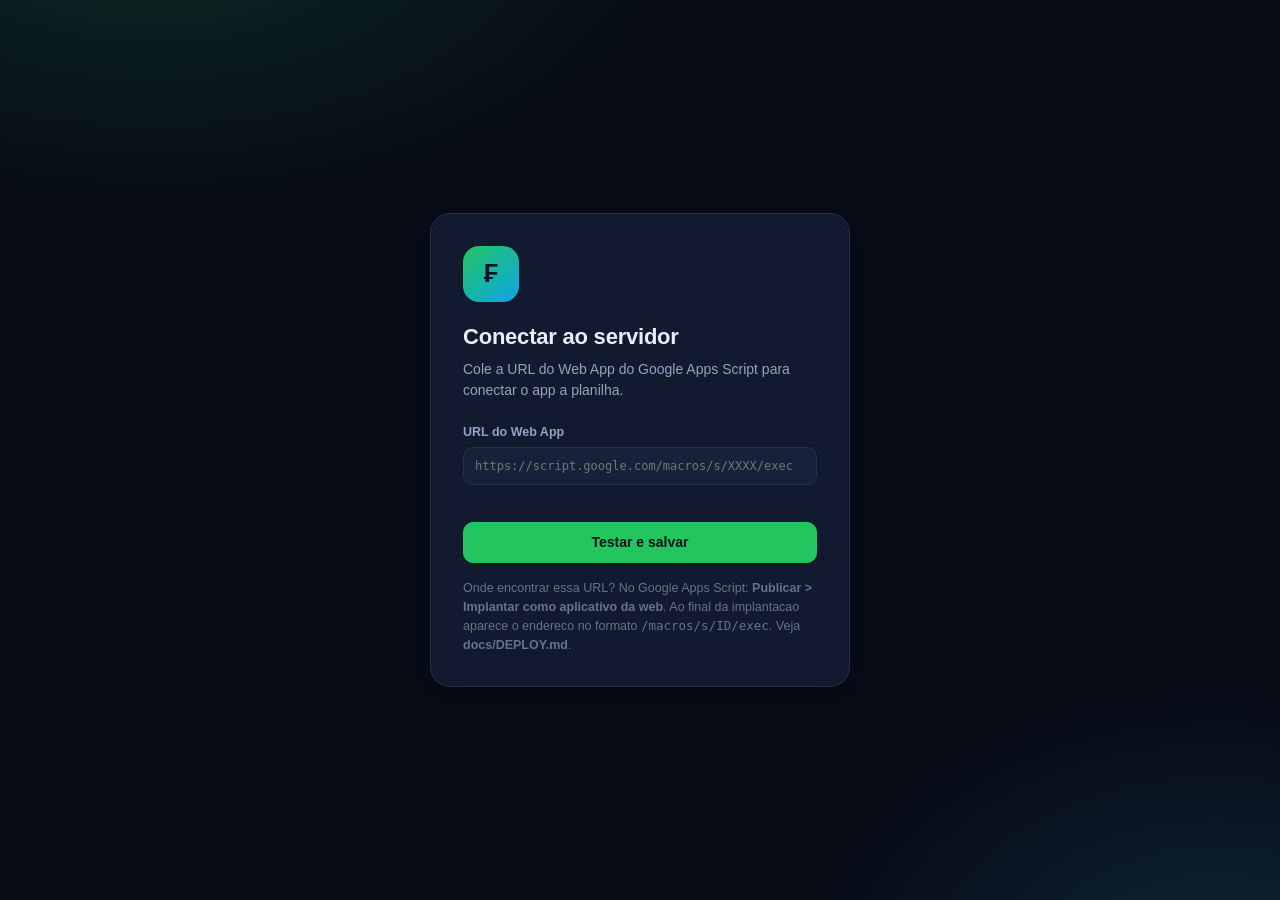
==== site/index.html @ c779d058 "Controle Financeiro: app web com banco no Google Sheets - Front-end estatico (HTML/CSS/ES Modules, s" ====
<!DOCTYPE html>
<html lang="pt-BR" data-tema="escuro">
<head>
  <meta charset="utf-8">
  <meta name="viewport" content="width=device-width, initial-scale=1, viewport-fit=cover">
  <meta name="color-scheme" content="dark light">
  <meta name="description" content="Controle financeiro pessoal e familiar com gastos por categoria, receitas, cartoes, gastos fixos e caixinhas.">
  <title>Controle Financeiro</title>
  <link rel="icon" href="data:image/svg+xml,%3Csvg xmlns='http://www.w3.org/2000/svg' viewBox='0 0 100 100'%3E%3Crect width='100' height='100' rx='24' fill='%230f172a'/%3E%3Ctext x='50' y='68' font-size='58' text-anchor='middle' fill='%2322c55e' font-family='sans-serif' font-weight='bold'%3E%E2%82%AC%3C/text%3E%3C/svg%3E">
  <link rel="stylesheet" href="assets/css/styles.css">
</head>
<body>
  <div id="app" class="app-carregando">
    <div class="boot">
      <div class="boot-spinner"></div>
      <p>Carregando…</p>
    </div>
  </div>

  <div id="toasts" class="toasts" role="status" aria-live="polite"></div>

  <dialog id="modal" class="modal"></dialog>

  <script type="module" src="assets/js/app.js"></script>
  <noscript>
    <p style="padding:2rem;text-align:center;color:#e2e8f0">Este aplicativo precisa de JavaScript habilitado.</p>
  </noscript>
</body>
</html>
---- site/assets/css/styles.css ----
/* =====================================================================
 * Controle Financeiro — folha de estilo unica (sem framework)
 * ===================================================================== */

/* ------------------------------ tokens ------------------------------ */
:root {
  --bg:        #070c17;
  --bg-soft:   #0c1322;
  --surface:   #111a2e;
  --surface-2: #16213a;
  --surface-3: #1d2a47;
  --border:    #22304e;
  --border-soft: #1a2540;
  --text:      #e8eefc;
  --text-dim:  #93a3c4;
  --text-mute: #64748b;
  --primary:   #22c55e;
  --primary-dim: #16a34a;
  --danger:    #f43f5e;
  --warning:   #f59e0b;
  --info:      #38bdf8;
  --purple:    #a855f7;
  --receita:   #22c55e;
  --despesa:   #f43f5e;
  --radius:    14px;
  --radius-sm: 10px;
  --shadow:    0 10px 30px rgba(0,0,0,.35);
  --shadow-sm: 0 2px 10px rgba(0,0,0,.25);
  --topo-h:    62px;
  --lateral-w: 244px;
  --font: -apple-system, BlinkMacSystemFont, "Segoe UI", Roboto, "Helvetica Neue", Arial, sans-serif;
  --mono: ui-monospace, SFMono-Regular, "SF Mono", Menlo, Consolas, monospace;
}

[data-tema="claro"] {
  --bg:        #f1f5f9;
  --bg-soft:   #e8eef7;
  --surface:   #ffffff;
  --surface-2: #f8fafc;
  --surface-3: #eef2f8;
  --border:    #d8e0ee;
  --border-soft: #e6ecf5;
  --text:      #0f172a;
  --text-dim:  #475569;
  --text-mute: #94a3b8;
  --primary:   #16a34a;
  --primary-dim: #15803d;
  --shadow:    0 10px 30px rgba(15,23,42,.10);
  --shadow-sm: 0 1px 4px rgba(15,23,42,.08);
}

* { box-sizing: border-box; }

html, body {
  margin: 0;
  padding: 0;
  height: 100%;
  background: var(--bg);
  color: var(--text);
  font-family: var(--font);
  font-size: 15px;
  line-height: 1.5;
  -webkit-font-smoothing: antialiased;
  overscroll-behavior-y: none;
}

body { overflow-x: hidden; }

h1, h2, h3, h4 { margin: 0; font-weight: 650; letter-spacing: -.01em; }
p { margin: 0; }
button, input, select, textarea { font: inherit; color: inherit; }
a { color: var(--info); }

::-webkit-scrollbar { width: 10px; height: 10px; }
::-webkit-scrollbar-track { background: transparent; }
::-webkit-scrollbar-thumb { background: var(--surface-3); border-radius: 8px; border: 2px solid var(--bg); }
::-webkit-scrollbar-thumb:hover { background: var(--border); }

/* ------------------------------ boot -------------------------------- */
.boot {
  min-height: 100vh; display: grid; place-content: center; justify-items: center;
  gap: 16px; color: var(--text-dim);
}
.boot-spinner {
  width: 38px; height: 38px; border-radius: 50%;
  border: 3px solid var(--surface-3); border-top-color: var(--primary);
  animation: girar .8s linear infinite;
}
@keyframes girar { to { transform: rotate(360deg); } }

/* ------------------------------ login ------------------------------- */
.login-wrap {
  min-height: 100vh; display: grid; place-items: center; padding: 24px;
  background:
    radial-gradient(900px 500px at 12% -10%, rgba(34,197,94,.16), transparent 60%),
    radial-gradient(700px 500px at 95% 110%, rgba(56,189,248,.14), transparent 60%),
    var(--bg);
}
.login-card {
  width: 100%; max-width: 420px; background: var(--surface);
  border: 1px solid var(--border); border-radius: 20px; padding: 32px;
  box-shadow: var(--shadow);
}
.login-logo {
  width: 56px; height: 56px; border-radius: 16px; display: grid; place-items: center;
  background: linear-gradient(140deg, var(--primary), #0ea5e9); color: #04121f;
  font-size: 26px; font-weight: 800; margin-bottom: 18px;
}
.login-card h1 { font-size: 22px; margin-bottom: 6px; }
.login-card .sub { color: var(--text-dim); font-size: 14px; margin-bottom: 22px; }
.login-acoes { display: grid; gap: 10px; margin-top: 18px; }
.link-btn {
  background: none; border: 0; color: var(--text-dim); cursor: pointer;
  font-size: 13px; text-decoration: underline; padding: 4px 0; text-align: left;
}
.link-btn:hover { color: var(--text); }
.detalhes-tecnicos {
  margin-top: 16px; padding: 14px; border: 1px dashed var(--border);
  border-radius: var(--radius-sm); background: var(--surface-2);
}
.detalhes-tecnicos summary { cursor: pointer; color: var(--text-dim); font-size: 13px; }
.detalhes-tecnicos .corpo { margin-top: 12px; display: grid; gap: 10px; }

/* ------------------------------ shell ------------------------------- */
.shell { display: flex; flex-direction: column; min-height: 100vh; }

.topo {
  position: sticky; top: 0; z-index: 40; height: var(--topo-h);
  display: flex; align-items: center; gap: 12px; padding: 0 16px;
  background: color-mix(in srgb, var(--bg-soft) 92%, transparent);
  backdrop-filter: blur(12px);
  border-bottom: 1px solid var(--border-soft);
  padding-top: env(safe-area-inset-top);
}
.topo-marca { display: flex; align-items: center; gap: 10px; min-width: 0; }
.topo-logo {
  width: 34px; height: 34px; border-radius: 10px; display: grid; place-items: center;
  background: linear-gradient(140deg, var(--primary), #0ea5e9); color: #04121f;
  font-weight: 800; flex-shrink: 0;
}
.topo-titulo { display: flex; flex-direction: column; line-height: 1.15; min-width: 0; }
.topo-titulo strong { font-size: 15px; white-space: nowrap; overflow: hidden; text-overflow: ellipsis; }
.topo-titulo small { color: var(--text-mute); font-size: 11.5px; }
.topo-acoes { margin-left: auto; display: flex; align-items: center; gap: 6px; }
.topo-mes {
  display: flex; align-items: center; gap: 2px; background: var(--surface);
  border: 1px solid var(--border); border-radius: 10px; padding: 2px;
}
.topo-mes button { background: none; border: 0; cursor: pointer; color: var(--text-dim); padding: 4px 8px; border-radius: 8px; }
.topo-mes button:hover { background: var(--surface-3); color: var(--text); }
.topo-mes .mes-label { font-size: 13px; font-weight: 600; padding: 0 6px; min-width: 92px; text-align: center; }

.avatar {
  width: 34px; height: 34px; border-radius: 50%; display: grid; place-items: center;
  background: var(--surface-3); color: var(--text); font-weight: 700; font-size: 13px;
  border: 1px solid var(--border); cursor: pointer; flex-shrink: 0;
}

.corpo { display: flex; flex: 1; min-height: 0; }

.lateral {
  width: var(--lateral-w); flex-shrink: 0; padding: 16px 12px 90px;
  border-right: 1px solid var(--border-soft);
  position: sticky; top: var(--topo-h); height: calc(100vh - var(--topo-h));
  overflow-y: auto; display: flex; flex-direction: column; gap: 4px;
}
.lateral-titulo {
  font-size: 11px; text-transform: uppercase; letter-spacing: .09em;
  color: var(--text-mute); padding: 14px 12px 6px; font-weight: 700;
}
.nav-item {
  display: flex; align-items: center; gap: 11px; padding: 10px 12px;
  border-radius: 10px; color: var(--text-dim); text-decoration: none;
  font-size: 14px; font-weight: 500; border: 0; background: none; cursor: pointer;
  width: 100%; text-align: left; transition: background .12s, color .12s;
}
.nav-item:hover { background: var(--surface-2); color: var(--text); }
.nav-item.ativo { background: color-mix(in srgb, var(--primary) 16%, transparent); color: var(--primary); font-weight: 600; }
.nav-item svg { width: 18px; height: 18px; flex-shrink: 0; }
.nav-item .contador {
  margin-left: auto; font-size: 11px; background: var(--surface-3); color: var(--text-dim);
  padding: 1px 7px; border-radius: 20px; font-variant-numeric: tabular-nums;
}
.nav-item svg { width: 18px; height: 18px; flex-shrink: 0; }

.conteudo { flex: 1; min-width: 0; padding: 22px 24px 96px; max-width: 1440px; }

.nav-inferior { display: none; }

/* ------------------------------ páginas ----------------------------- */
.pagina { display: flex; flex-direction: column; gap: 18px; animation: subir .18s ease-out; }
@keyframes subir { from { opacity: 0; transform: translateY(6px); } to { opacity: 1; transform: none; } }

.pagina-cabecalho { display: flex; align-items: flex-end; gap: 14px; flex-wrap: wrap; }
.pagina-cabecalho .titulos { flex: 1; min-width: 200px; }
.pagina-cabecalho h1 { font-size: 21px; }
.pagina-cabecalho p { color: var(--text-dim); font-size: 13.5px; margin-top: 3px; }
.pagina-acoes { display: flex; gap: 8px; flex-wrap: wrap; }

/* ------------------------------ cards ------------------------------- */
.card {
  background: var(--surface); border: 1px solid var(--border-soft);
  border-radius: var(--radius); box-shadow: var(--shadow-sm);
}
.card-pad { padding: 18px; }
.card-cabecalho {
  display: flex; align-items: center; gap: 10px; padding: 14px 18px;
  border-bottom: 1px solid var(--border-soft);
}
.card-cabecalho h3 { font-size: 14.5px; }
.card-cabecalho .sub { color: var(--text-mute); font-size: 12px; }
.card-cabecalho .acoes { margin-left: auto; display: flex; gap: 6px; }
.card-corpo { padding: 18px; }
.card-corpo.sem-pad { padding: 0; }

.grid { display: grid; gap: 14px; }
.grid-2 { grid-template-columns: repeat(2, minmax(0,1fr)); }
.grid-3 { grid-template-columns: repeat(3, minmax(0,1fr)); }
.grid-4 { grid-template-columns: repeat(4, minmax(0,1fr)); }
.grid-auto { grid-template-columns: repeat(auto-fill, minmax(270px, 1fr)); }

/* ------------------------------ KPIs -------------------------------- */
.kpis { display: grid; grid-template-columns: repeat(auto-fit, minmax(190px, 1fr)); gap: 12px; }
.kpi {
  background: var(--surface); border: 1px solid var(--border-soft);
  border-radius: var(--radius); padding: 15px 16px; position: relative; overflow: hidden;
}
.kpi::after {
  content: ''; position: absolute; inset: 0 auto 0 0; width: 3px; background: var(--kpi-cor, var(--primary));
}
.kpi-rotulo { font-size: 12px; color: var(--text-dim); display: flex; align-items: center; gap: 6px; font-weight: 500; }
.kpi-valor { font-size: 23px; font-weight: 700; margin-top: 6px; letter-spacing: -.02em; font-variant-numeric: tabular-nums; }
.kpi-valor.receita { color: var(--receita); }
.kpi-valor.despesa { color: var(--despesa); }
.kpi-rodape { font-size: 12px; color: var(--text-mute); margin-top: 5px; }
.kpi-rodape b { color: var(--text-dim); font-weight: 600; }

/* ------------------------------ botoes ------------------------------ */
.btn {
  display: inline-flex; align-items: center; justify-content: center; gap: 7px;
  padding: 9px 15px; border-radius: 10px; border: 1px solid var(--border);
  background: var(--surface-2); color: var(--text); cursor: pointer;
  font-size: 14px; font-weight: 550; white-space: nowrap; transition: filter .12s, background .12s, transform .06s;
}
.btn:hover { filter: brightness(1.08); }
.btn:active { transform: translateY(1px); }
.btn:disabled { opacity: .5; cursor: not-allowed; }
.btn svg { width: 16px; height: 16px; }
.btn-icone svg { width: 18px; height: 18px; }
.topo-mes svg { width: 15px; height: 15px; }
.btn-primario { background: var(--primary); border-color: var(--primary); color: #04121f; }
.btn-primario:hover { background: var(--primary-dim); border-color: var(--primary-dim); }
.btn-perigo { background: color-mix(in srgb, var(--danger) 15%, transparent); border-color: color-mix(in srgb, var(--danger) 45%, transparent); color: var(--danger); }
.btn-fantasma { background: transparent; border-color: transparent; color: var(--text-dim); }
.btn-fantasma:hover { background: var(--surface-2); color: var(--text); }
.btn-pequeno { padding: 6px 10px; font-size: 12.5px; border-radius: 8px; }
.btn-icone { padding: 8px; border-radius: 9px; background: transparent; border-color: transparent; color: var(--text-dim); }
.btn-icone:hover { background: var(--surface-2); color: var(--text); }
.btn-bloco { width: 100%; }
.btn-grupo { display: inline-flex; gap: 8px; flex-wrap: wrap; }

/* ------------------------------ formularios -------------------------- */
.campo { display: flex; flex-direction: column; gap: 6px; min-width: 0; }
.campo-rotulo { font-size: 12.5px; color: var(--text-dim); font-weight: 550; }
.campo-rotulo .obrig { color: var(--danger); }
.input, .select, .textarea {
  width: 100%; background: var(--surface-2); border: 1px solid var(--border);
  border-radius: 10px; padding: 9px 11px; color: var(--text); outline: none;
  transition: border-color .12s, box-shadow .12s;
}
.input:focus, .select:focus, .textarea:focus {
  border-color: var(--primary); box-shadow: 0 0 0 3px color-mix(in srgb, var(--primary) 22%, transparent);
}
.textarea { resize: vertical; min-height: 66px; }
.select {
  appearance: none; background-image: url("data:image/svg+xml,%3Csvg xmlns='http://www.w3.org/2000/svg' viewBox='0 0 24 24' fill='none' stroke='%2393a3c4' stroke-width='2'%3E%3Cpath d='M6 9l6 6 6-6'/%3E%3C/svg%3E");
  background-repeat: no-repeat; background-position: right 10px center; background-size: 15px; padding-right: 32px;
}
.input[type="date"], .input[type="month"] { min-height: 38px; }
.form-grid { display: grid; grid-template-columns: repeat(2, minmax(0,1fr)); gap: 14px; }
.form-grid .col-2 { grid-column: span 2; }
.form-secao { border-top: 1px solid var(--border-soft); padding-top: 14px; margin-top: 4px; }
.form-secao-titulo { font-size: 12px; text-transform: uppercase; letter-spacing: .08em; color: var(--text-mute); font-weight: 700; margin-bottom: 10px; }

.checkbox { display: flex; align-items: center; gap: 9px; cursor: pointer; font-size: 14px; user-select: none; }
.checkbox input { width: 17px; height: 17px; accent-color: var(--primary); cursor: pointer; }

.erro-campo { color: var(--danger); font-size: 12px; margin-top: 3px; min-height: 14px; }

/* ------------------------------ tabela ------------------------------ */
.tabela-wrap { overflow-x: auto; }
.tabela { width: 100%; border-collapse: collapse; font-size: 14px; }
.tabela th {
  text-align: left; font-size: 11.5px; text-transform: uppercase; letter-spacing: .06em;
  color: var(--text-mute); font-weight: 700; padding: 11px 14px;
  border-bottom: 1px solid var(--border); white-space: nowrap; background: var(--surface-2);
  position: sticky; top: 0; z-index: 1;
}
.tabela td { padding: 11px 14px; border-bottom: 1px solid var(--border-soft); vertical-align: middle; }
.tabela tbody tr:hover { background: var(--surface-2); }
.tabela tbody tr:last-child td { border-bottom: 0; }
.tabela .num { text-align: right; font-variant-numeric: tabular-nums; white-space: nowrap; }
.tabela .acoes-celula { text-align: right; white-space: nowrap; }
.tabela .acoes-celula .btn-icone { padding: 6px; }
.tabela .desc { max-width: 320px; }
.valor-receita { color: var(--receita); font-weight: 600; }
.valor-despesa { color: var(--despesa); font-weight: 600; }
.valor-neutro { color: var(--text-dim); }
.num-pequeno { font-size: 12px; color: var(--text-mute); }
.nowrap { white-space: nowrap; }

/* ------------------------------ badges ------------------------------ */
.badge {
  display: inline-flex; align-items: center; gap: 5px; padding: 2.5px 9px;
  border-radius: 20px; font-size: 11.5px; font-weight: 600; white-space: nowrap;
  background: var(--surface-3); color: var(--text-dim); border: 1px solid transparent;
}
.badge-receita { background: color-mix(in srgb, var(--receita) 16%, transparent); color: var(--receita); }
.badge-despesa { background: color-mix(in srgb, var(--despesa) 16%, transparent); color: var(--despesa); }
.badge-pago { background: color-mix(in srgb, var(--receita) 16%, transparent); color: var(--receita); }
.badge-pendente { background: color-mix(in srgb, var(--warning) 18%, transparent); color: var(--warning); }
.badge-fixo { background: color-mix(in srgb, var(--info) 16%, transparent); color: var(--info); }
.badge-recorrente { background: color-mix(in srgb, var(--purple) 16%, transparent); color: var(--purple); }
.badge-admin { background: color-mix(in srgb, var(--danger) 16%, transparent); color: var(--danger); }
.badge-editor { background: color-mix(in srgb, var(--info) 16%, transparent); color: var(--info); }
.badge-leitor { background: var(--surface-3); color: var(--text-dim); }
.ponto { width: 9px; height: 9px; border-radius: 50%; display: inline-block; flex-shrink: 0; }

/* ------------------------------ filtros ----------------------------- */
.filtros { display: grid; grid-template-columns: repeat(auto-fit, minmax(160px, 1fr)); gap: 10px; align-items: end; }
.filtros .acoes-filtro { display: flex; gap: 8px; }
.chips { display: flex; gap: 6px; flex-wrap: wrap; }
.chip {
  padding: 5px 11px; border-radius: 20px; font-size: 12.5px; cursor: pointer;
  background: var(--surface-2); border: 1px solid var(--border); color: var(--text-dim); font-weight: 550;
}
.chip:hover { border-color: var(--text-mute); color: var(--text); }
.chip.ativo { background: color-mix(in srgb, var(--primary) 18%, transparent); border-color: var(--primary); color: var(--primary); }

/* ------------------------------ vazio ------------------------------- */
.vazio { text-align: center; padding: 46px 20px; color: var(--text-mute); }
.vazio .icone { font-size: 34px; margin-bottom: 10px; opacity: .7; }
.vazio h3 { font-size: 15px; color: var(--text-dim); margin-bottom: 5px; }
.vazio p { font-size: 13.5px; max-width: 380px; margin: 0 auto 14px; }

/* ------------------------------ progresso --------------------------- */
.barra-progresso { height: 9px; background: var(--surface-3); border-radius: 20px; overflow: hidden; }
.barra-progresso .barra { height: 100%; border-radius: 20px; transition: width .3s ease; }

/* ------------------------------ graficos ---------------------------- */
.grafico { width: 100%; }
.grafico svg { width: 100%; height: auto; display: block; overflow: visible; }
.grafico-legenda { display: flex; flex-wrap: wrap; gap: 10px 18px; margin-top: 12px; font-size: 12.5px; }
.grafico-legenda .item { display: flex; align-items: center; gap: 7px; color: var(--text-dim); }
.grafico-legenda .item b { color: var(--text); font-weight: 600; }

/* ------------------------------ caixinhas --------------------------- */
.caixinha { display: flex; flex-direction: column; gap: 12px; }
.caixinha-topo { display: flex; align-items: flex-start; gap: 10px; }
.caixinha-icone {
  width: 40px; height: 40px; border-radius: 12px; display: grid; place-items: center;
  font-size: 19px; flex-shrink: 0;
}
.caixinha-nome { font-weight: 650; font-size: 15px; }
.caixinha-desc { font-size: 12.5px; color: var(--text-mute); }
.caixinha-saldo { font-size: 22px; font-weight: 700; font-variant-numeric: tabular-nums; }
.caixinha-info { display: flex; justify-content: space-between; font-size: 12px; color: var(--text-dim); }
.caixinha-info b { color: var(--text); }
.caixinha-acoes { display: flex; gap: 7px; flex-wrap: wrap; }

/* ------------------------------ listas ------------------------------ */
.lista { display: flex; flex-direction: column; }
.lista-item {
  display: flex; align-items: center; gap: 12px; padding: 11px 0;
  border-bottom: 1px solid var(--border-soft);
}
.lista-item:last-child { border-bottom: 0; }
.lista-item .principal { flex: 1; min-width: 0; }
.lista-item .titulo { font-size: 14px; font-weight: 550; white-space: nowrap; overflow: hidden; text-overflow: ellipsis; }
.lista-item .meta { font-size: 12px; color: var(--text-mute); }
.lista-item .valor { font-variant-numeric: tabular-nums; font-weight: 600; white-space: nowrap; }

/* ------------------------------ modal ------------------------------- */
.modal {
  border: 0; padding: 0; background: transparent; max-width: min(680px, calc(100vw - 24px));
  width: 100%; max-height: calc(100vh - 40px); color: var(--text); overflow: visible;
}
.modal::backdrop { background: rgba(2,6,18,.7); backdrop-filter: blur(3px); }
.modal-box {
  background: var(--surface); border: 1px solid var(--border); border-radius: 18px;
  box-shadow: var(--shadow); display: flex; flex-direction: column; max-height: calc(100vh - 40px);
  animation: modalIn .16s ease-out;
}
@keyframes modalIn { from { opacity: 0; transform: translateY(10px) scale(.98); } to { opacity: 1; transform: none; } }
.modal-cabecalho { display: flex; align-items: center; gap: 12px; padding: 17px 20px; border-bottom: 1px solid var(--border-soft); }
.modal-cabecalho h3 { font-size: 16px; flex: 1; }
.modal-corpo { padding: 20px; overflow-y: auto; }
.modal-acoes {
  display: flex; gap: 9px; justify-content: flex-end; padding: 14px 20px;
  border-top: 1px solid var(--border-soft); background: var(--surface-2);
  border-radius: 0 0 18px 18px; flex-wrap: wrap;
}
.modal-acoes .esquerda { margin-right: auto; }

/* ------------------------------ toasts ------------------------------ */
.toasts {
  position: fixed; bottom: 18px; right: 18px; z-index: 100;
  display: flex; flex-direction: column; gap: 9px; max-width: min(380px, calc(100vw - 32px));
}
.toast {
  display: flex; align-items: flex-start; gap: 10px; padding: 12px 14px;
  border-radius: 12px; background: var(--surface-2); border: 1px solid var(--border);
  box-shadow: var(--shadow); font-size: 13.5px; animation: toastIn .18s ease-out;
}
@keyframes toastIn { from { opacity: 0; transform: translateX(16px); } to { opacity: 1; transform: none; } }
.toast.saindo { opacity: 0; transform: translateX(16px); transition: .2s; }
.toast .ico { width: 18px; height: 18px; flex-shrink: 0; margin-top: 1px; }
.toast.sucesso { border-color: color-mix(in srgb, var(--receita) 45%, transparent); }
.toast.sucesso .ico { color: var(--receita); }
.toast.erro { border-color: color-mix(in srgb, var(--danger) 45%, transparent); }
.toast.erro .ico { color: var(--danger); }
.toast.info .ico { color: var(--info); }

/* ------------------------------ responsivo -------------------------- */
@media (max-width: 1080px) {
  .grid-4 { grid-template-columns: repeat(2, minmax(0,1fr)); }
  .grid-3 { grid-template-columns: repeat(2, minmax(0,1fr)); }
}

@media (max-width: 860px) {
  .corpo { display: block; }
  .lateral {
    position: fixed; inset: var(--topo-h) auto 0 0; height: auto; width: 262px; z-index: 45;
    background: var(--bg-soft); transform: translateX(-100%); transition: transform .2s ease;
    padding-bottom: 24px; box-shadow: var(--shadow);
  }
  .lateral.aberta { transform: none; }
  .conteudo { padding: 16px 14px 96px; }
  .form-grid { grid-template-columns: 1fr; }
  .form-grid .col-2 { grid-column: span 1; }

  .nav-inferior {
    display: flex; position: fixed; bottom: 0; left: 0; right: 0; z-index: 50;
    background: color-mix(in srgb, var(--bg-soft) 95%, transparent);
    backdrop-filter: blur(12px); border-top: 1px solid var(--border-soft);
    padding: 6px 4px calc(6px + env(safe-area-inset-bottom));
  }
  .nav-inferior .nav-item {
    flex-direction: column; gap: 3px; padding: 7px 2px; font-size: 10.5px;
    border-radius: 10px; justify-content: center; text-align: center;
  }
  .nav-inferior .nav-item svg { width: 21px; height: 21px; }
  .nav-inferior .nav-item .contador { display: none; }

  .topo-mes .mes-label { min-width: 74px; font-size: 12px; }
  .pagina-cabecalho h1 { font-size: 19px; }
  .kpis { grid-template-columns: repeat(2, minmax(0,1fr)); }
  .kpi-valor { font-size: 19px; }
  .grid-4, .grid-3, .grid-2 { grid-template-columns: 1fr; }
  .grid-2.keep-2 { grid-template-columns: repeat(2, minmax(0,1fr)); }
  .modal { max-width: calc(100vw - 16px); max-height: calc(100vh - 16px); }
  .modal-box { max-height: calc(100vh - 16px); border-radius: 16px; }
  .toasts { left: 12px; right: 12px; bottom: 84px; max-width: none; }
}

@media (max-width: 480px) {
  .kpis { grid-template-columns: repeat(2, minmax(0,1fr)); gap: 9px; }
  .kpi { padding: 12px 13px; }
  .kpi-valor { font-size: 17px; }
  .topo-mes { display: none; }
}

/* ------------------------------ impressao --------------------------- */
@media print {
  .topo, .lateral, .nav-inferior, .pagina-acoes, .toasts { display: none !important; }
  .conteudo { padding: 0; }
  .card { break-inside: avoid; border-color: #ccc; }
  body { background: #fff; color: #000; }
}

@media (prefers-reduced-motion: reduce) {
  *, *::before, *::after { animation-duration: .01ms !important; transition-duration: .01ms !important; }
}
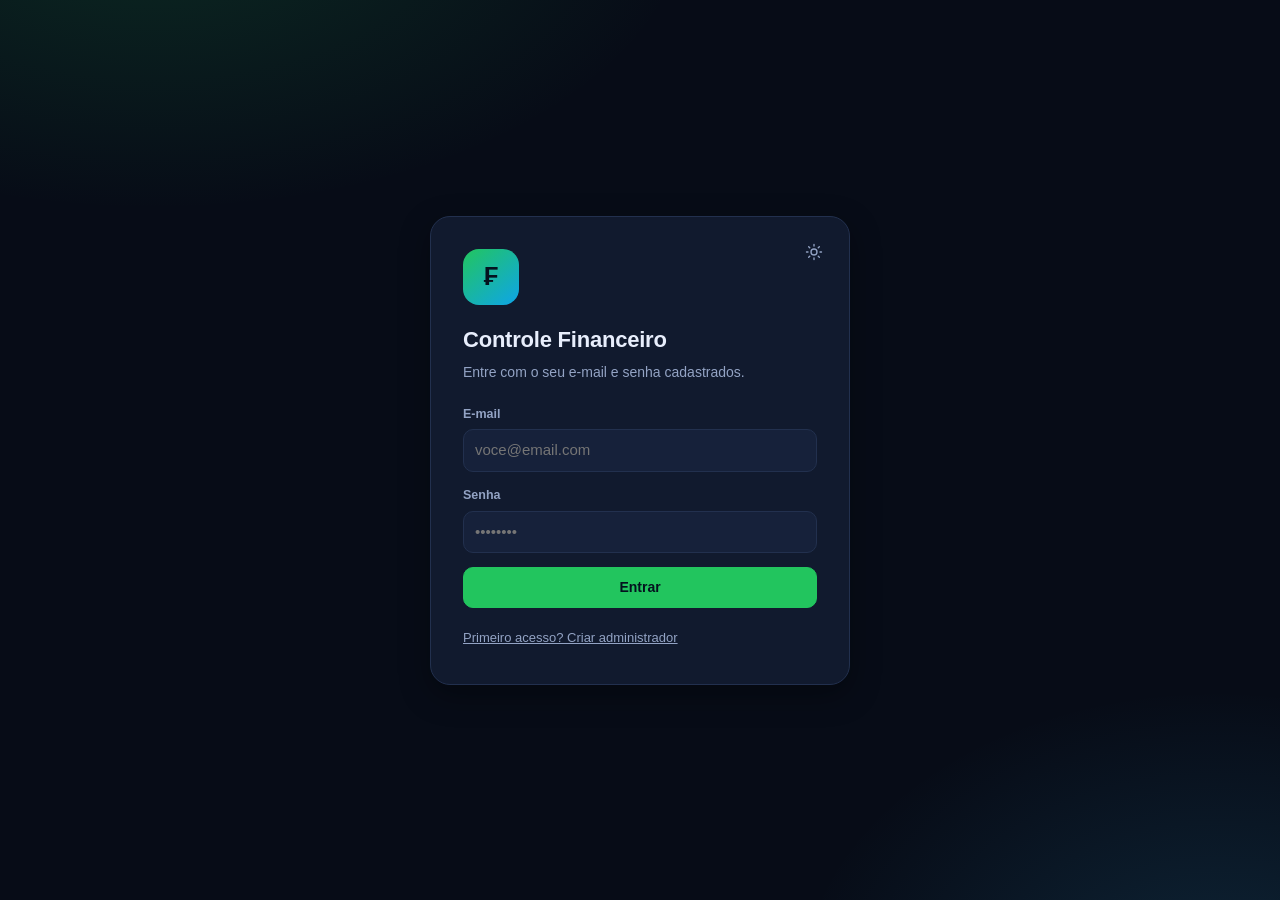
==== commit ff020255: "Configura site e backend em UTF-8 PT-BR com acentuacao e remove categorias pre-cadastradas" ====
--- a/site/index.html
+++ b/site/index.html
@@ -4,7 +4,7 @@
   <meta charset="utf-8">
   <meta name="viewport" content="width=device-width, initial-scale=1, viewport-fit=cover">
   <meta name="color-scheme" content="dark light">
-  <meta name="description" content="Controle financeiro pessoal e familiar com gastos por categoria, receitas, cartoes, gastos fixos e caixinhas.">
+  <meta name="description" content="Controle financeiro pessoal e familiar com gastos por categoria, receitas, cartões, gastos fixos e caixinhas.">
   <title>Controle Financeiro</title>
   <link rel="icon" href="data:image/svg+xml,%3Csvg xmlns='http://www.w3.org/2000/svg' viewBox='0 0 100 100'%3E%3Crect width='100' height='100' rx='24' fill='%230f172a'/%3E%3Ctext x='50' y='68' font-size='58' text-anchor='middle' fill='%2322c55e' font-family='sans-serif' font-weight='bold'%3E%E2%82%AC%3C/text%3E%3C/svg%3E">
   <link rel="stylesheet" href="assets/css/styles.css">
--- a/site/assets/css/styles.css
+++ b/site/assets/css/styles.css
@@ -99,8 +99,13 @@
 .login-card {
   width: 100%; max-width: 420px; background: var(--surface);
   border: 1px solid var(--border); border-radius: 20px; padding: 32px;
-  box-shadow: var(--shadow);
-}
+  box-shadow: var(--shadow); position: relative;
+}
+.login-tema {
+  position: absolute; top: 16px; right: 16px;
+  color: var(--text-mute); background: transparent; border-color: transparent;
+}
+.login-tema:hover { background: var(--surface-3); color: var(--text); }
 .login-logo {
   width: 56px; height: 56px; border-radius: 16px; display: grid; place-items: center;
   background: linear-gradient(140deg, var(--primary), #0ea5e9); color: #04121f;
